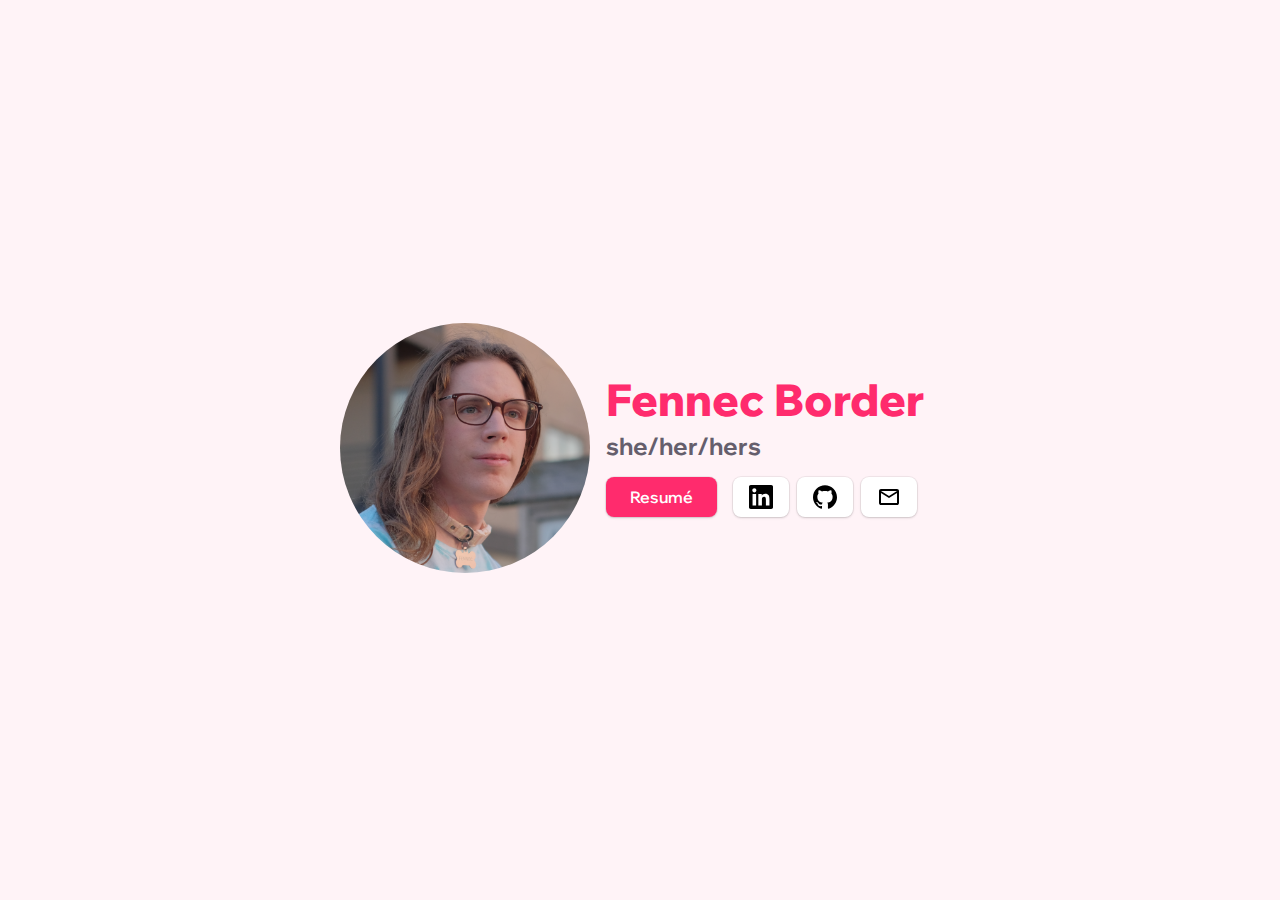
==== index.html @ dae8f295 "move folder" ====
<!DOCTYPE html>
<html lang="en">

<head>

    <meta charset="UTF-8">
    <meta name="viewport" content="width=device-width, initial-scale=1.0">
    <title>Fennec Border</title>
    <link rel="icon" type="image/png" href="./assets/images/fav.png">
    <!-- CSS -->
    <link href="./assets/css/index.css" rel="stylesheet">
    <!-- FONTS -->
    <link rel="preconnect" href="https://fonts.googleapis.com">
    <link rel="preconnect" href="https://fonts.gstatic.com" crossorigin>
    <link href="https://fonts.googleapis.com/css2?family=Wix+Madefor+Display:wght@400..800&display=swap"
        rel="stylesheet">
    <!-- Open Graph -->
    <meta name="description"
        content="Fennec has experience ranging from computers & web development to low-voltage electrical work and troubleshooting. She is a dependable team player and a motivated life-long learner.">
    <!-- Facebook Meta Tags -->
    <meta property="og:url" content="https://fenborder.com">
    <meta property="og:type" content="website">
    <meta property="og:title" content="Fennec Border">
    <meta property="og:description"
        content="Fennec has experience ranging from computers & web development to low-voltage electrical work and troubleshooting. She is a dependable team player and a motivated life-long learner.">
    <meta property="og:image" content="https://fenborder.com/assets/images/open-graph.jpg">
    <!-- Twitter Meta Tags -->
    <meta name="twitter:card" content="summary_large_image">
    <meta property="twitter:domain" content="fenborder.com">
    <meta property="twitter:url" content="https://fenborder.com/">
    <meta name="twitter:title"
        content="Fennec has experience ranging from computers & web development to low-voltage electrical work and troubleshooting. She is a dependable team player and a motivated life-long learner.">
    <meta name="twitter:description"
        content="Fennec has experience ranging from computers & web development to low-voltage electrical work and troubleshooting. She is a dependable team player and a motivated life-long learner.">
    <meta name="twitter:image" content="https://fenborder.com/assets/images/open-graph.jpg">
    <meta name="theme-color" content="#ff99b9">
</head>

<body>

    <div class="container flex flex-wrap flex-content-center fullHeight center">
		<a class="pfp" href="./new.html">
		<img src="./assets/images/profile.png">
		</a>
		<div class="info">
			<h1>Fennec Border</h1>
			<h3 class="subtitle">she/her/hers</h3>
			<div class="buttons">
				<a class="button primary wide" title="Resumé" href="./new.html"
									      title="Resumé"><span>Resumé</span></a>
				<a class="button" tabindex="1" href="https://www.linkedin.com/in/fennec-border/"><svg role="img"
														      viewBox="0 0 24 24" xmlns="http://www.w3.org/2000/svg">
						<title>LinkedIn</title>
						<path
								d="M20.447 20.452h-3.554v-5.569c0-1.328-.027-3.037-1.852-3.037-1.853 0-2.136 1.445-2.136 2.939v5.667H9.351V9h3.414v1.561h.046c.477-.9 1.637-1.85 3.37-1.85 3.601 0 4.267 2.37 4.267 5.455v6.286zM5.337 7.433c-1.144 0-2.063-.926-2.063-2.065 0-1.138.92-2.063 2.063-2.063 1.14 0 2.064.925 2.064 2.063 0 1.139-.925 2.065-2.064 2.065zm1.782 13.019H3.555V9h3.564v11.452zM22.225 0H1.771C.792 0 0 .774 0 1.729v20.542C0 23.227.792 24 1.771 24h20.451C23.2 24 24 23.227 24 22.271V1.729C24 .774 23.2 0 22.222 0h.003z" />
					</svg></a>
					<a class="button" tabindex="1" title="GitHub" href="https://github.com/Flolon" title="GitHub"><svg
														       role="img" viewBox="0 0 24 24" xmlns="http://www.w3.org/2000/svg">
							<title>GitHub</title>
							<path
									d="M12 .297c-6.63 0-12 5.373-12 12 0 5.303 3.438 9.8 8.205 11.385.6.113.82-.258.82-.577 0-.285-.01-1.04-.015-2.04-3.338.724-4.042-1.61-4.042-1.61C4.422 18.07 3.633 17.7 3.633 17.7c-1.087-.744.084-.729.084-.729 1.205.084 1.838 1.236 1.838 1.236 1.07 1.835 2.809 1.305 3.495.998.108-.776.417-1.305.76-1.605-2.665-.3-5.466-1.332-5.466-5.93 0-1.31.465-2.38 1.235-3.22-.135-.303-.54-1.523.105-3.176 0 0 1.005-.322 3.3 1.23.96-.267 1.98-.399 3-.405 1.02.006 2.04.138 3 .405 2.28-1.552 3.285-1.23 3.285-1.23.645 1.653.24 2.873.12 3.176.765.84 1.23 1.91 1.23 3.22 0 4.61-2.805 5.625-5.475 5.92.42.36.81 1.096.81 2.22 0 1.606-.015 2.896-.015 3.286 0 .315.21.69.825.57C20.565 22.092 24 17.592 24 12.297c0-6.627-5.373-12-12-12" />
						</svg></a>
						<a class="button" tabindex="1" title="Email" href="mailto:me@fenborder.com" title="Email"><svg
															    xmlns="http://www.w3.org/2000/svg" height="24" viewBox="0 -960 960 960" width="24">
								<title>Email</title>
								<path
										d="M160-160q-33 0-56.5-23.5T80-240v-480q0-33 23.5-56.5T160-800h640q33 0 56.5 23.5T880-720v480q0 33-23.5 56.5T800-160H160Zm320-280L160-640v400h640v-400L480-440Zm0-80 320-200H160l320 200ZM160-640v-80 480-400Z" />
							</svg></a>
			</div>
		</div>
    </div>

</body>

</html>
---- assets/css/index.css ----
:root {
    --primary: #ff2b6d;
    --primary-active: #e33f72;
    --primary-bg: #fff3f7;
    --secondary: #655e6c;
}

body {
	background: var(--primary-bg);
	margin: 0;
	font-family: "Wix Madefor Display", sans-serif;
	font-optical-sizing: auto;
	font-style: normal;
	color: var(--secondary);
}

a {
	text-decoration: none;
	color: var(--primary);
}

button {
	background: none;
	color: inherit;
	border: none;
	padding: 0;
	font: inherit;
	cursor: pointer;
	outline: inherit;
}

.flex-grow {
	display: flex;
	flex-grow: 1;
}

.flex-wrap {
	flex-wrap: wrap;
}

.container {
	margin: 0 auto;
	padding: 0 calc(100vw * 0.05);
}

.container.fullHeight {
	height: 100vh;
}

.container.center {
	align-items: center;
	justify-content: center;
}

.flex {
	display: flex;
}

.flex-grow {
	display: flex;
	flex-grow: 1;
}

.flex-column {
	flex-flow: column;
}

.flex-content-center {
	align-content: center;
}

.full-width {
	width: 100%;
}

.margin-top {
	margin-top: 1rem;
}

.margin-bottom {
	margin-bottom: 1rem;
}

.title.primary {
	color: var(--primary);
}

.nav {
	display: flex;
	z-index: 2;
	background: #fff;
	box-shadow: rgba(0, 0, 0, 0.05) 0px 6px 24px 0px, rgba(0, 0, 0, 0.08) 0px 0px 0px 1px;
}

.nav .container {
	display: flex;
	align-items: center;
	height: auto;
	line-height: normal;
	padding: 0.75rem 12px;
}

.nav .buttons {
	display: inline-flex;
	align-items: center;
	padding: 0!important;
}

.nav .title {
	font-weight: 700;
	font-size: 1.3rem;
	color: var(--primary);
	text-decoration: none;
}

.pfp img {
	object-fit: cover;
	width: 250px;
	height: 250px;
	border-radius: 50%;
}

.spacer {
	padding: 1rem;
}	

.info {
	line-height: normal;
	margin: 1rem;
}

@media only screen and (max-width: 667px) {
	.info {
		text-align: center;
	}
}

.info h1 {
	color: var(--primary);
	font-weight: 800;
	font-size: 2.75rem;
	margin: 0;
}

.info .subtitle {
	margin: 0.25rem 0;
	font-size: 1.5rem;
}

article {
	display: block;
}

.buttons {
	padding: 0.75rem 0;
	display: flex;
}

.buttons .button.primary:first-child {
	margin-right: 8px;
}

.buttons .button:not(:first-child) {
	margin-left: 8px;
}

.button {
	display: inline-flex;
	align-items: center;
	justify-content: center;
	cursor: pointer;
	text-decoration: none;
	font-weight: 600;
	background: #fff;
	padding: 0.5em 1rem;
	border-radius: 8px;
	box-shadow: rgba(0, 0, 0, 0.1) 0px 1px 3px 0px,
		rgba(0, 0, 0, 0.06) 0px 1px 2px 0px, rgba(0, 0, 0, 0.05) 0px 0px 0px 1px;
	transition: box-shadow 0.15s ease-out, background-color 0.15s ease-out, fill 0.15 ease-out;
}

.button svg {
	width: 24px;
	height: 24px;
}

.button:hover {
	box-shadow: rgba(0, 0, 0, 0.1) 0px 4px 6px -1px,
		rgba(0, 0, 0, 0.06) 0px 2px 4px -1px, rgba(0, 0, 0, 0.05) 0px 0px 0px 1px;
}

.button:focus {
	background: #f8f8f8;
	box-shadow: rgba(0, 0, 0, 0.1) 0px 10px 15px -3px,
		rgba(0, 0, 0, 0.05) 0px 4px 6px -2px, rgba(0, 0, 0, 0.05) 0px 0px 0px 1px;
}

.button.primary {
	background: var(--primary);
	color: #fff;
}

.button.primary:hover {
	/* 	background: #a33aff; */
}

.button.primary:focus {
	background: var(--primary-active);
}

.button.wide {
	padding: 0.5em 1.5rem;
}

.button.iconOnly {
	background: none;
	box-shadow: none;
}

.button.iconOnly:hover svg {
	fill: var(--primary);
}

.topHeader {
	display: flex;
	align-items: center;
	align-content: center;
	width: 100%;
}

.topHeader .buttons {
	margin: 0;
	justify-content: flex-end;
	align-content: center;
}

footer {
	display: flex;
	margin: 3rem auto 0 auto;
	padding: 1rem calc(100vw * 0.05);
	background-color: rgba(0, 0, 0, 0.028);
}

footer h1, footer h2, footer h3, footer h4 {
	margin: 0;
}
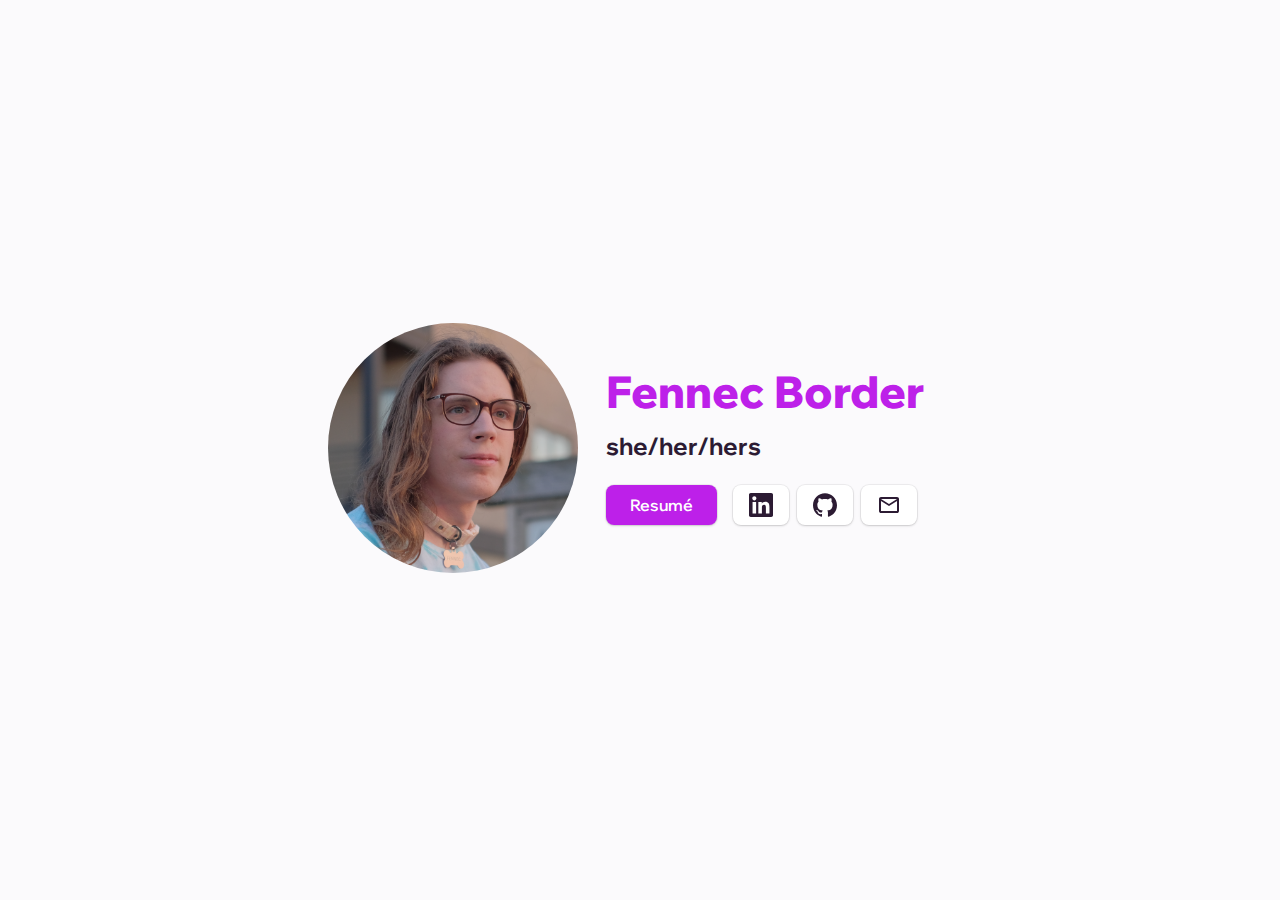
==== commit 264c596d: "better colors" ====
--- a/index.html
+++ b/index.html
@@ -1,5 +1,5 @@
 <!DOCTYPE html>
-<html lang="en">
+<html lang="en" class="">
 
 <head>
 
@@ -39,37 +39,36 @@
 <body>
 
     <div class="container flex flex-wrap flex-content-center fullHeight center">
-		<a class="pfp" href="./new.html">
-		<img src="./assets/images/profile.png">
-		</a>
-		<div class="info">
-			<h1>Fennec Border</h1>
-			<h3 class="subtitle">she/her/hers</h3>
-			<div class="buttons">
-				<a class="button primary wide" title="Resumé" href="./new.html"
-									      title="Resumé"><span>Resumé</span></a>
-				<a class="button" tabindex="1" href="https://www.linkedin.com/in/fennec-border/"><svg role="img"
-														      viewBox="0 0 24 24" xmlns="http://www.w3.org/2000/svg">
-						<title>LinkedIn</title>
-						<path
-								d="M20.447 20.452h-3.554v-5.569c0-1.328-.027-3.037-1.852-3.037-1.853 0-2.136 1.445-2.136 2.939v5.667H9.351V9h3.414v1.561h.046c.477-.9 1.637-1.85 3.37-1.85 3.601 0 4.267 2.37 4.267 5.455v6.286zM5.337 7.433c-1.144 0-2.063-.926-2.063-2.065 0-1.138.92-2.063 2.063-2.063 1.14 0 2.064.925 2.064 2.063 0 1.139-.925 2.065-2.064 2.065zm1.782 13.019H3.555V9h3.564v11.452zM22.225 0H1.771C.792 0 0 .774 0 1.729v20.542C0 23.227.792 24 1.771 24h20.451C23.2 24 24 23.227 24 22.271V1.729C24 .774 23.2 0 22.222 0h.003z" />
-					</svg></a>
-					<a class="button" tabindex="1" title="GitHub" href="https://github.com/Flolon" title="GitHub"><svg
-														       role="img" viewBox="0 0 24 24" xmlns="http://www.w3.org/2000/svg">
-							<title>GitHub</title>
-							<path
-									d="M12 .297c-6.63 0-12 5.373-12 12 0 5.303 3.438 9.8 8.205 11.385.6.113.82-.258.82-.577 0-.285-.01-1.04-.015-2.04-3.338.724-4.042-1.61-4.042-1.61C4.422 18.07 3.633 17.7 3.633 17.7c-1.087-.744.084-.729.084-.729 1.205.084 1.838 1.236 1.838 1.236 1.07 1.835 2.809 1.305 3.495.998.108-.776.417-1.305.76-1.605-2.665-.3-5.466-1.332-5.466-5.93 0-1.31.465-2.38 1.235-3.22-.135-.303-.54-1.523.105-3.176 0 0 1.005-.322 3.3 1.23.96-.267 1.98-.399 3-.405 1.02.006 2.04.138 3 .405 2.28-1.552 3.285-1.23 3.285-1.23.645 1.653.24 2.873.12 3.176.765.84 1.23 1.91 1.23 3.22 0 4.61-2.805 5.625-5.475 5.92.42.36.81 1.096.81 2.22 0 1.606-.015 2.896-.015 3.286 0 .315.21.69.825.57C20.565 22.092 24 17.592 24 12.297c0-6.627-5.373-12-12-12" />
-						</svg></a>
-						<a class="button" tabindex="1" title="Email" href="mailto:me@fenborder.com" title="Email"><svg
-															    xmlns="http://www.w3.org/2000/svg" height="24" viewBox="0 -960 960 960" width="24">
-								<title>Email</title>
-								<path
-										d="M160-160q-33 0-56.5-23.5T80-240v-480q0-33 23.5-56.5T160-800h640q33 0 56.5 23.5T880-720v480q0 33-23.5 56.5T800-160H160Zm320-280L160-640v400h640v-400L480-440Zm0-80 320-200H160l320 200ZM160-640v-80 480-400Z" />
-							</svg></a>
-			</div>
-		</div>
+        <a class="pfp" href="./new.html">
+            <img src="./assets/images/profile.png">
+        </a>
+        <div class="info">
+            <h1>Fennec Border</h1>
+            <h3 class="subtitle">she/her/hers</h3>
+            <div class="buttons">
+                <a class="button primary wide" title="Resumé" href="./new.html" title="Resumé"><span>Resumé</span></a>
+                <a class="button" tabindex="1" href="https://www.linkedin.com/in/fennec-border/"><svg role="img"
+                        viewBox="0 0 24 24" xmlns="http://www.w3.org/2000/svg">
+                        <title>LinkedIn</title>
+                        <path
+                            d="M20.447 20.452h-3.554v-5.569c0-1.328-.027-3.037-1.852-3.037-1.853 0-2.136 1.445-2.136 2.939v5.667H9.351V9h3.414v1.561h.046c.477-.9 1.637-1.85 3.37-1.85 3.601 0 4.267 2.37 4.267 5.455v6.286zM5.337 7.433c-1.144 0-2.063-.926-2.063-2.065 0-1.138.92-2.063 2.063-2.063 1.14 0 2.064.925 2.064 2.063 0 1.139-.925 2.065-2.064 2.065zm1.782 13.019H3.555V9h3.564v11.452zM22.225 0H1.771C.792 0 0 .774 0 1.729v20.542C0 23.227.792 24 1.771 24h20.451C23.2 24 24 23.227 24 22.271V1.729C24 .774 23.2 0 22.222 0h.003z" />
+                    </svg></a>
+                <a class="button" tabindex="1" title="GitHub" href="https://github.com/Flolon" title="GitHub"><svg
+                        role="img" viewBox="0 0 24 24" xmlns="http://www.w3.org/2000/svg">
+                        <title>GitHub</title>
+                        <path
+                            d="M12 .297c-6.63 0-12 5.373-12 12 0 5.303 3.438 9.8 8.205 11.385.6.113.82-.258.82-.577 0-.285-.01-1.04-.015-2.04-3.338.724-4.042-1.61-4.042-1.61C4.422 18.07 3.633 17.7 3.633 17.7c-1.087-.744.084-.729.084-.729 1.205.084 1.838 1.236 1.838 1.236 1.07 1.835 2.809 1.305 3.495.998.108-.776.417-1.305.76-1.605-2.665-.3-5.466-1.332-5.466-5.93 0-1.31.465-2.38 1.235-3.22-.135-.303-.54-1.523.105-3.176 0 0 1.005-.322 3.3 1.23.96-.267 1.98-.399 3-.405 1.02.006 2.04.138 3 .405 2.28-1.552 3.285-1.23 3.285-1.23.645 1.653.24 2.873.12 3.176.765.84 1.23 1.91 1.23 3.22 0 4.61-2.805 5.625-5.475 5.92.42.36.81 1.096.81 2.22 0 1.606-.015 2.896-.015 3.286 0 .315.21.69.825.57C20.565 22.092 24 17.592 24 12.297c0-6.627-5.373-12-12-12" />
+                    </svg></a>
+                <a class="button" tabindex="1" title="Email" href="mailto:me@fenborder.com" title="Email"><svg
+                        xmlns="http://www.w3.org/2000/svg" height="24" viewBox="0 -960 960 960" width="24">
+                        <title>Email</title>
+                        <path
+                            d="M160-160q-33 0-56.5-23.5T80-240v-480q0-33 23.5-56.5T160-800h640q33 0 56.5 23.5T880-720v480q0 33-23.5 56.5T800-160H160Zm320-280L160-640v400h640v-400L480-440Zm0-80 320-200H160l320 200ZM160-640v-80 480-400Z" />
+                    </svg></a>
+            </div>
+        </div>
     </div>
 
 </body>
 
-</html>
+</html>--- a/assets/css/index.css
+++ b/assets/css/index.css
@@ -1,17 +1,37 @@
-:root {
+/* :root {
     --primary: #ff2b6d;
     --primary-active: #e33f72;
     --primary-bg: #fff3f7;
     --secondary: #655e6c;
+} */
+
+:root {
+	--primary: #bd20e9;
+	--text: #2c1b33;
+	--background: #fbfafc;
+	--secondary: #c591d4;
+	--accent: #bd6fd3;
+	--button-bg: #fff;
+	--button-bg-active: #f8f8f8;
+}
+
+.dark-theme {
+	--primary: #b316df;
+	--text: #f3f0f4;
+	--background: #1c1820;
+	--secondary: #602b6e;
+	--accent: #7b2c90;
+	--button-bg: #1f1f1f;
+	--button-bg-active: #161616;
 }
 
 body {
-	background: var(--primary-bg);
+	background: var(--background);
 	margin: 0;
 	font-family: "Wix Madefor Display", sans-serif;
 	font-optical-sizing: auto;
 	font-style: normal;
-	color: var(--secondary);
+	color: var(--text);
 }
 
 a {
@@ -85,10 +105,14 @@
 	color: var(--primary);
 }
 
+.txt-primary {
+	color: var(--primary);
+}
+
 .nav {
 	display: flex;
 	z-index: 2;
-	background: #fff;
+	background-color: #fff;
 	box-shadow: rgba(0, 0, 0, 0.05) 0px 6px 24px 0px, rgba(0, 0, 0, 0.08) 0px 0px 0px 1px;
 }
 
@@ -108,9 +132,11 @@
 
 .nav .title {
 	font-weight: 700;
-	font-size: 1.3rem;
+	font-size: 1.5rem;
 	color: var(--primary);
 	text-decoration: none;
+	margin: 0;
+	padding: 1rem 0;
 }
 
 .pfp img {
@@ -126,7 +152,7 @@
 
 .info {
 	line-height: normal;
-	margin: 1rem;
+	padding: 1.75rem;
 }
 
 @media only screen and (max-width: 667px) {
@@ -143,12 +169,22 @@
 }
 
 .info .subtitle {
-	margin: 0.25rem 0;
+	color: var(--text);
 	font-size: 1.5rem;
+	margin: 0;
+	padding: 0.75rem 0;
 }
 
 article {
 	display: block;
+}
+
+article h2, article h3, article h4 {
+	margin: 0.75rem 0;
+}
+
+.info-block {
+	padding-bottom: 0.25rem;
 }
 
 .buttons {
@@ -171,7 +207,9 @@
 	cursor: pointer;
 	text-decoration: none;
 	font-weight: 600;
-	background: #fff;
+	background-color: var(--button-bg);
+	color: var(--text);
+	fill: var(--text);
 	padding: 0.5em 1rem;
 	border-radius: 8px;
 	box-shadow: rgba(0, 0, 0, 0.1) 0px 1px 3px 0px,
@@ -190,7 +228,7 @@
 }
 
 .button:focus {
-	background: #f8f8f8;
+	background: var(--button-bg-active);
 	box-shadow: rgba(0, 0, 0, 0.1) 0px 10px 15px -3px,
 		rgba(0, 0, 0, 0.05) 0px 4px 6px -2px, rgba(0, 0, 0, 0.05) 0px 0px 0px 1px;
 }
@@ -205,7 +243,7 @@
 }
 
 .button.primary:focus {
-	background: var(--primary-active);
+	background: var(--accent);
 }
 
 .button.wide {
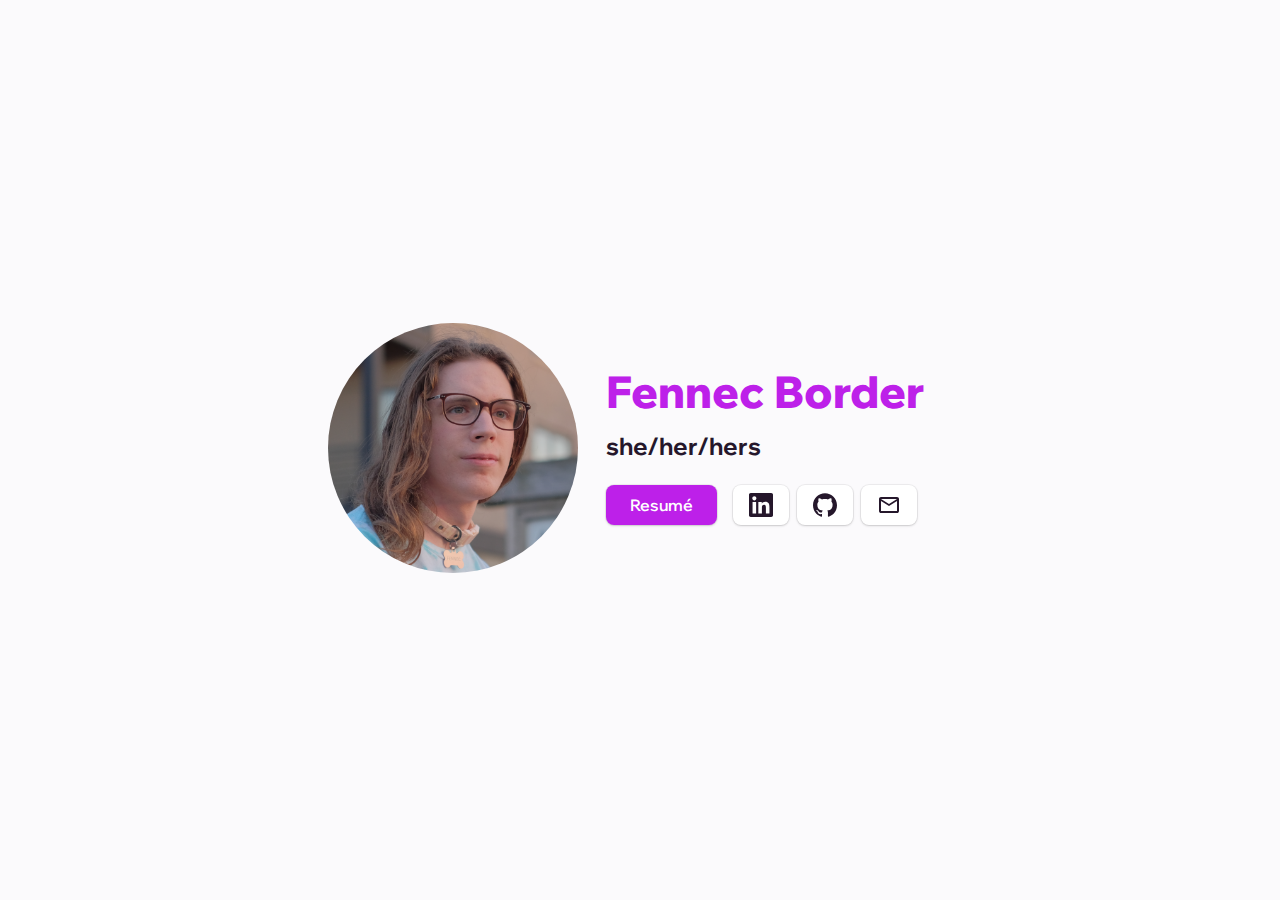
==== commit b1fe7e1a: "add theme switcher" ====
--- a/index.html
+++ b/index.html
@@ -34,6 +34,8 @@
         content="Fennec has experience ranging from computers & web development to low-voltage electrical work and troubleshooting. She is a dependable team player and a motivated life-long learner.">
     <meta name="twitter:image" content="https://fenborder.com/assets/images/open-graph.jpg">
     <meta name="theme-color" content="#ff99b9">
+    <!-- Scripts -->
+    <script src="./assets/js/global.js"></script>
 </head>
 
 <body>
@@ -46,26 +48,25 @@
             <h1>Fennec Border</h1>
             <h3 class="subtitle">she/her/hers</h3>
             <div class="buttons">
-                <a class="button primary wide" title="Resumé" href="./new.html" title="Resumé"><span>Resumé</span></a>
+                <a class="button primary wide" href="./new.html" title="Resumé"><span>Resumé</span></a>
                 <a class="button" tabindex="1" href="https://www.linkedin.com/in/fennec-border/"><svg role="img"
                         viewBox="0 0 24 24" xmlns="http://www.w3.org/2000/svg">
                         <title>LinkedIn</title>
                         <path
                             d="M20.447 20.452h-3.554v-5.569c0-1.328-.027-3.037-1.852-3.037-1.853 0-2.136 1.445-2.136 2.939v5.667H9.351V9h3.414v1.561h.046c.477-.9 1.637-1.85 3.37-1.85 3.601 0 4.267 2.37 4.267 5.455v6.286zM5.337 7.433c-1.144 0-2.063-.926-2.063-2.065 0-1.138.92-2.063 2.063-2.063 1.14 0 2.064.925 2.064 2.063 0 1.139-.925 2.065-2.064 2.065zm1.782 13.019H3.555V9h3.564v11.452zM22.225 0H1.771C.792 0 0 .774 0 1.729v20.542C0 23.227.792 24 1.771 24h20.451C23.2 24 24 23.227 24 22.271V1.729C24 .774 23.2 0 22.222 0h.003z" />
                     </svg></a>
-                <a class="button" tabindex="1" title="GitHub" href="https://github.com/Flolon" title="GitHub"><svg
-                        role="img" viewBox="0 0 24 24" xmlns="http://www.w3.org/2000/svg">
+                <a class="button" tabindex="1" href="https://github.com/Flolon" title="GitHub"><svg role="img"
+                        viewBox="0 0 24 24" xmlns="http://www.w3.org/2000/svg">
                         <title>GitHub</title>
                         <path
                             d="M12 .297c-6.63 0-12 5.373-12 12 0 5.303 3.438 9.8 8.205 11.385.6.113.82-.258.82-.577 0-.285-.01-1.04-.015-2.04-3.338.724-4.042-1.61-4.042-1.61C4.422 18.07 3.633 17.7 3.633 17.7c-1.087-.744.084-.729.084-.729 1.205.084 1.838 1.236 1.838 1.236 1.07 1.835 2.809 1.305 3.495.998.108-.776.417-1.305.76-1.605-2.665-.3-5.466-1.332-5.466-5.93 0-1.31.465-2.38 1.235-3.22-.135-.303-.54-1.523.105-3.176 0 0 1.005-.322 3.3 1.23.96-.267 1.98-.399 3-.405 1.02.006 2.04.138 3 .405 2.28-1.552 3.285-1.23 3.285-1.23.645 1.653.24 2.873.12 3.176.765.84 1.23 1.91 1.23 3.22 0 4.61-2.805 5.625-5.475 5.92.42.36.81 1.096.81 2.22 0 1.606-.015 2.896-.015 3.286 0 .315.21.69.825.57C20.565 22.092 24 17.592 24 12.297c0-6.627-5.373-12-12-12" />
                     </svg></a>
-                <a class="button" tabindex="1" title="Email" href="mailto:me@fenborder.com" title="Email"><svg
+                <a class="button" tabindex="1" href="mailto:me@fenborder.com" title="Email"><svg
                         xmlns="http://www.w3.org/2000/svg" height="24" viewBox="0 -960 960 960" width="24">
                         <title>Email</title>
                         <path
                             d="M160-160q-33 0-56.5-23.5T80-240v-480q0-33 23.5-56.5T160-800h640q33 0 56.5 23.5T880-720v480q0 33-23.5 56.5T800-160H160Zm320-280L160-640v400h640v-400L480-440Zm0-80 320-200H160l320 200ZM160-640v-80 480-400Z" />
                     </svg></a>
-            </div>
         </div>
     </div>
 
--- a/assets/css/index.css
+++ b/assets/css/index.css
@@ -5,9 +5,9 @@
     --secondary: #655e6c;
 } */
 
-:root {
+:root, .default-theme {
 	--primary: #bd20e9;
-	--text: #2c1b33;
+	--text: #25172b;
 	--background: #fbfafc;
 	--secondary: #c591d4;
 	--accent: #bd6fd3;
@@ -112,7 +112,7 @@
 .nav {
 	display: flex;
 	z-index: 2;
-	background-color: #fff;
+	background-color: var(--button-bg-active);
 	box-shadow: rgba(0, 0, 0, 0.05) 0px 6px 24px 0px, rgba(0, 0, 0, 0.08) 0px 0px 0px 1px;
 }
 
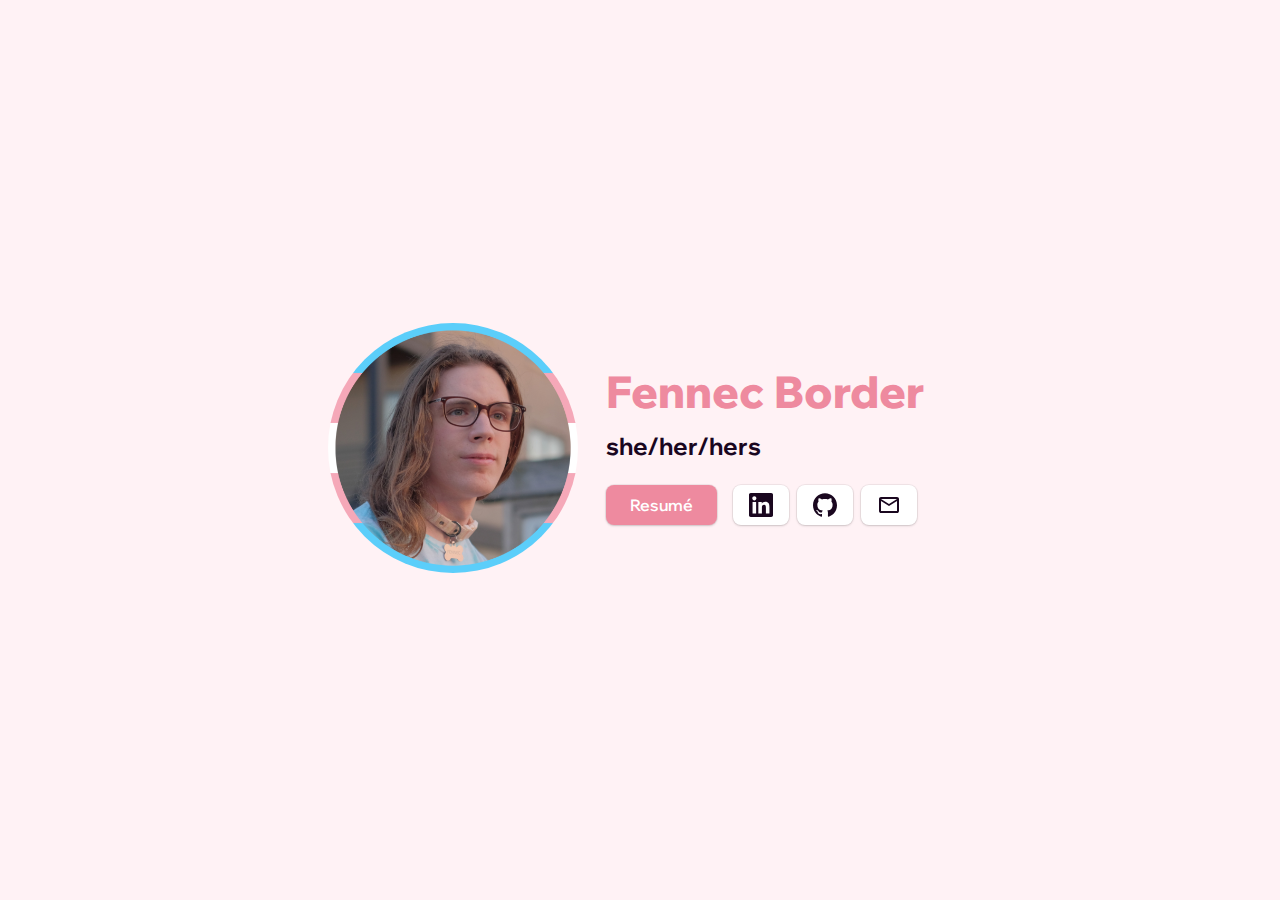
==== commit 71d02670: "REAL SHIT (better colors, trans pride pfp, update fav)" ====
--- a/index.html
+++ b/index.html
@@ -42,7 +42,7 @@
 
     <div class="container flex flex-wrap flex-content-center fullHeight center">
         <a class="pfp" href="./new.html">
-            <img src="./assets/images/profile.png">
+            <img src="./assets/images/transpride-profile.jpg">
         </a>
         <div class="info">
             <h1>Fennec Border</h1>
@@ -72,4 +72,4 @@
 
 </body>
 
-</html>+</html>
--- a/assets/css/index.css
+++ b/assets/css/index.css
@@ -1,26 +1,20 @@
-/* :root {
-    --primary: #ff2b6d;
-    --primary-active: #e33f72;
-    --primary-bg: #fff3f7;
-    --secondary: #655e6c;
-} */
-
-:root, .default-theme {
-	--primary: #bd20e9;
-	--text: #25172b;
-	--background: #fbfafc;
-	--secondary: #c591d4;
-	--accent: #bd6fd3;
+:root,
+.default-theme {
+	--text: #1a071f;
+	--background: #fff2f5;
+	--primary: #ee8a9f;
+	--secondary: #ba687a;
+	--accent: #ac6070;
 	--button-bg: #fff;
-	--button-bg-active: #f8f8f8;
+	--button-bg-active: #fcf4f6;
 }
 
 .dark-theme {
-	--primary: #b316df;
-	--text: #f3f0f4;
-	--background: #1c1820;
-	--secondary: #602b6e;
-	--accent: #7b2c90;
+	--text: #f8e2ec;
+	--background: #0b020d;
+	--primary: #ff9fb4;
+	--secondary: #aa586a;
+	--accent: #a05565;
 	--button-bg: #1f1f1f;
 	--button-bg-active: #161616;
 }
